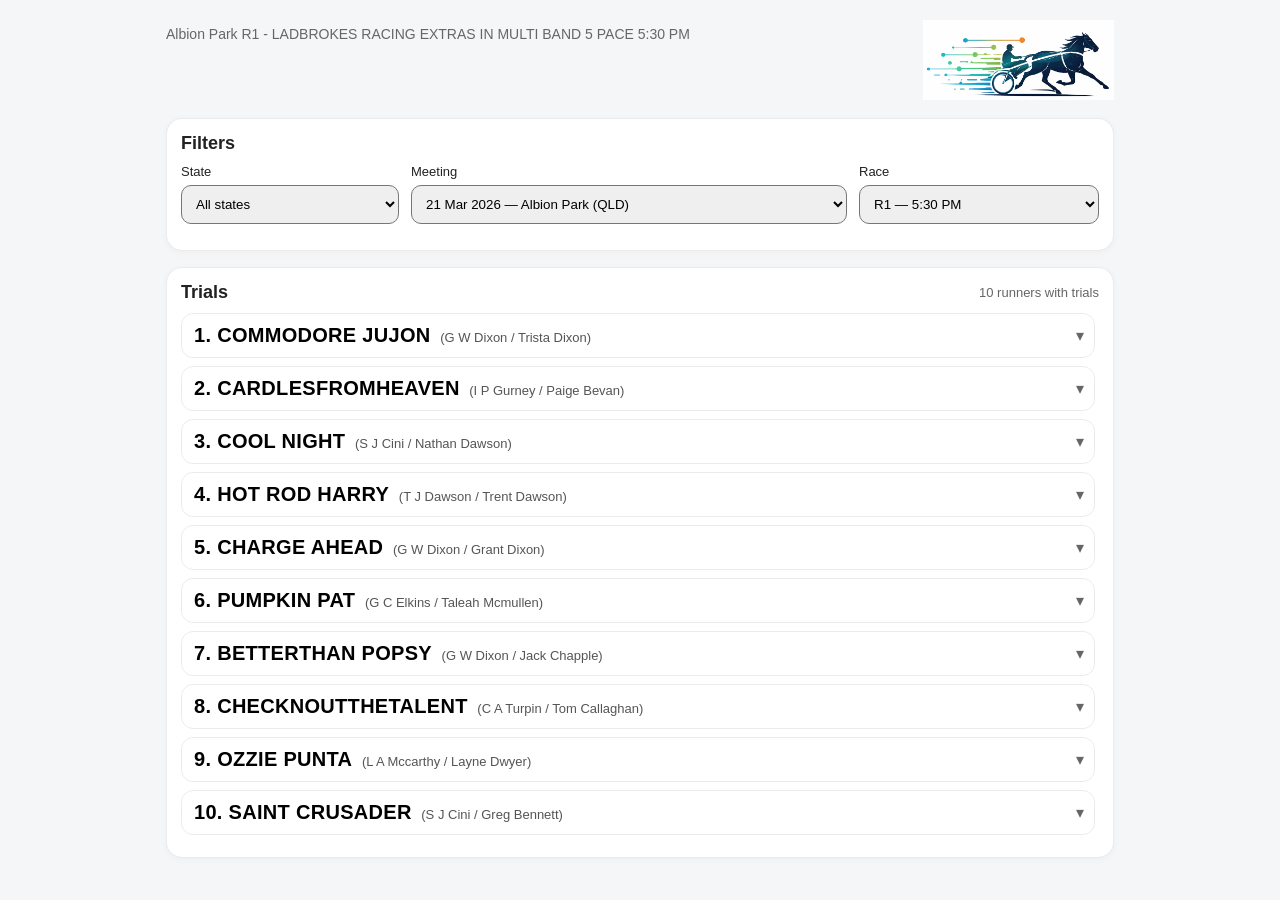
==== index.html @ 9d387648 "Update trials site: latest changes" ====
<!DOCTYPE html>
<html lang="en">
<head>
  <meta charset="UTF-8" />
  <meta name="viewport" content="width=device-width, initial-scale=1.0" />
  <title>Australian harness trials - powered by Trotify</title>
  <link rel="stylesheet" href="style.css" />
</head>
<body>
  <div class="page">
    <header class="topbar">
      <div>
        <h1><title>Australian harness trials - powered by Trotify</title></h1>
        <div id="raceTitle" class="subtitle">Harness trial insights</div>
      </div>

      <div class="topbar-actions">
        <img src="app_icon_v2.png" alt="Trotify" class="topbar-logo">
      </div>
    </header>

    <main class="content">
      <section class="panel">
        <div class="panel-header">
          <h2>Filters</h2>
        </div>

        <div style="display:flex; gap:12px; flex-wrap:wrap; margin-bottom:12px;">
          <div style="min-width:180px; flex:1;">
            <label for="stateSelect" style="display:block; font-size:13px; margin-bottom:6px;">State</label>
            <select id="stateSelect" style="width:100%; padding:10px; border-radius:10px;">
              <option value="">All states</option>
            </select>
          </div>

          <div style="min-width:280px; flex:2;">
            <label for="meetingSelect" style="display:block; font-size:13px; margin-bottom:6px;">Meeting</label>
            <select id="meetingSelect" style="width:100%; padding:10px; border-radius:10px;"></select>
          </div>

          <div style="min-width:240px; flex:1;">
            <label for="raceSelect" style="display:block; font-size:13px; margin-bottom:6px;">Race</label>
            <select id="raceSelect" style="width:100%; padding:10px; border-radius:10px;"></select>
          </div>
        </div>
      </section>

      <section class="panel">
        <div class="panel-header">
          <h2>Trials</h2>
          <div id="summaryText" class="summary-text"></div>
        </div>

        <div id="trialsContainer" class="trials-scroll">
          <div class="empty">(loading runners)</div>
        </div>
      </section>
    </main>
  </div>

  <script src="app.js"></script>
</body>
</html>
---- style.css ----
* { box-sizing: border-box; }

body {
  margin: 0;
  font-family: Arial, Helvetica, sans-serif;
  background: #f5f6f8;
  color: #222;
}

.page {
  max-width: 980px;
  margin: 0 auto;
  padding: 20px 16px 32px;
}

.topbar {
  display: flex;
  justify-content: space-between;
  align-items: flex-start;
  gap: 12px;
  margin-bottom: 18px;
}

h1 {
  margin: 0;
  font-size: 28px;
}

.subtitle {
  margin-top: 6px;
  font-size: 14px;
  color: #666;
}

.topbar-actions {
  display: flex;
  gap: 8px;
  align-items: center;
}

.topbar-logo {
  height: 80px;
  width: auto;
  object-fit: contain;
}

.ghost-btn {
  border: 1px solid rgba(0,0,0,0.14);
  background: #fff;
  color: #222;
  border-radius: 10px;
  padding: 9px 12px;
  cursor: pointer;
  font-size: 14px;
}

.ghost-btn:hover {
  background: #fafafa;
}

.content {
  display: flex;
  flex-direction: column;
  gap: 16px;
}

.panel {
  background: #fff;
  border-radius: 16px;
  border: 1px solid rgba(0,0,0,0.08);
  box-shadow: 0 2px 8px rgba(0,0,0,0.03);
  padding: 14px;
}

.panel-header {
  display: flex;
  justify-content: space-between;
  align-items: center;
  gap: 12px;
  margin-bottom: 10px;
}

.panel-header h2 {
  margin: 0;
  font-size: 18px;
}

.summary-text {
  font-size: 13px;
  color: #666;
}

.trials-scroll {
  padding-right: 4px;
}

.empty {
  text-align: center;
  color: #777;
  padding: 18px 8px;
  font-size: 14px;
}

.trial-card {
  border: 1px solid rgba(0,0,0,0.08);
  border-radius: 12px;
  margin-bottom: 8px;
  overflow: hidden;
  background: transparent;
}

.trial-card.post-run {
  background: #e8f5e9;
}

.trial-header {
  width: 100%;
  display: flex;
  align-items: center;
  justify-content: space-between;
  gap: 10px;
  border: 0;
  background: transparent;
  text-align: left;
  padding: 10px 10px 10px 12px;
  cursor: pointer;
}

.trial-header:hover {
  background: rgba(0,0,0,0.02);
}

.horse-label {
  font-size: 13px;
  font-weight: 600;
  white-space: nowrap;
  overflow: hidden;
  text-overflow: ellipsis;
}

.chevron {
  flex: 0 0 auto;
  color: #666;
  font-size: 16px;
  line-height: 1;
}

.trial-body {
  padding: 0 12px 10px 12px;
}

.trial-row {
  padding: 2px 2px 6px 2px;
}

.trial-link {
  text-decoration: none;
  color: #222;
  display: inline-block;
  line-height: 1.25;
  font-size: 12px;
  max-width: 100%;
}

.trial-link:hover {
  text-decoration: underline;
}

.trial-link.has-vision {
  cursor: pointer;
}

.trial-link.after-lr {
  color: #1b5e20;
}

.play-glyph {
  margin-left: 4px;
  color: #555;
  font-size: 12px;
  vertical-align: middle;
}

.hidden {
  display: none;
}

.raw-data {
  margin: 0;
  white-space: pre-wrap;
  word-break: break-word;
  font-size: 12px;
  line-height: 1.35;
  color: #333;
  background: #fafafa;
  border-radius: 10px;
  padding: 12px;
}

@media (max-width: 700px) {
  .topbar {
    flex-direction: column;
    align-items: stretch;
  }

  .panel-header {
    flex-direction: column;
    align-items: flex-start;
  }

  .topbar-logo {
    height: 60px;
  }
}

.horse-main {
  font-weight: 700;        /* keep bold */
  font-size: 20px;         /* ~60% larger than 14px */
  letter-spacing: 0.3px;   /* slightly more spacing for clarity */
}

.horse-sub {
  font-weight: 400;
  font-size: 13px;
  color: #555;
  margin-left: 6px;
}

.trial-header-bold {
  font-weight: 700;
}

.trial-header-extra {
  font-weight: 400;
  color: #444;
}

.trial-detail {
  font-weight: 400;
}

.trial-win {
  color: #0b3d91;
  font-weight: 700;
  letter-spacing: 0.2px;
}
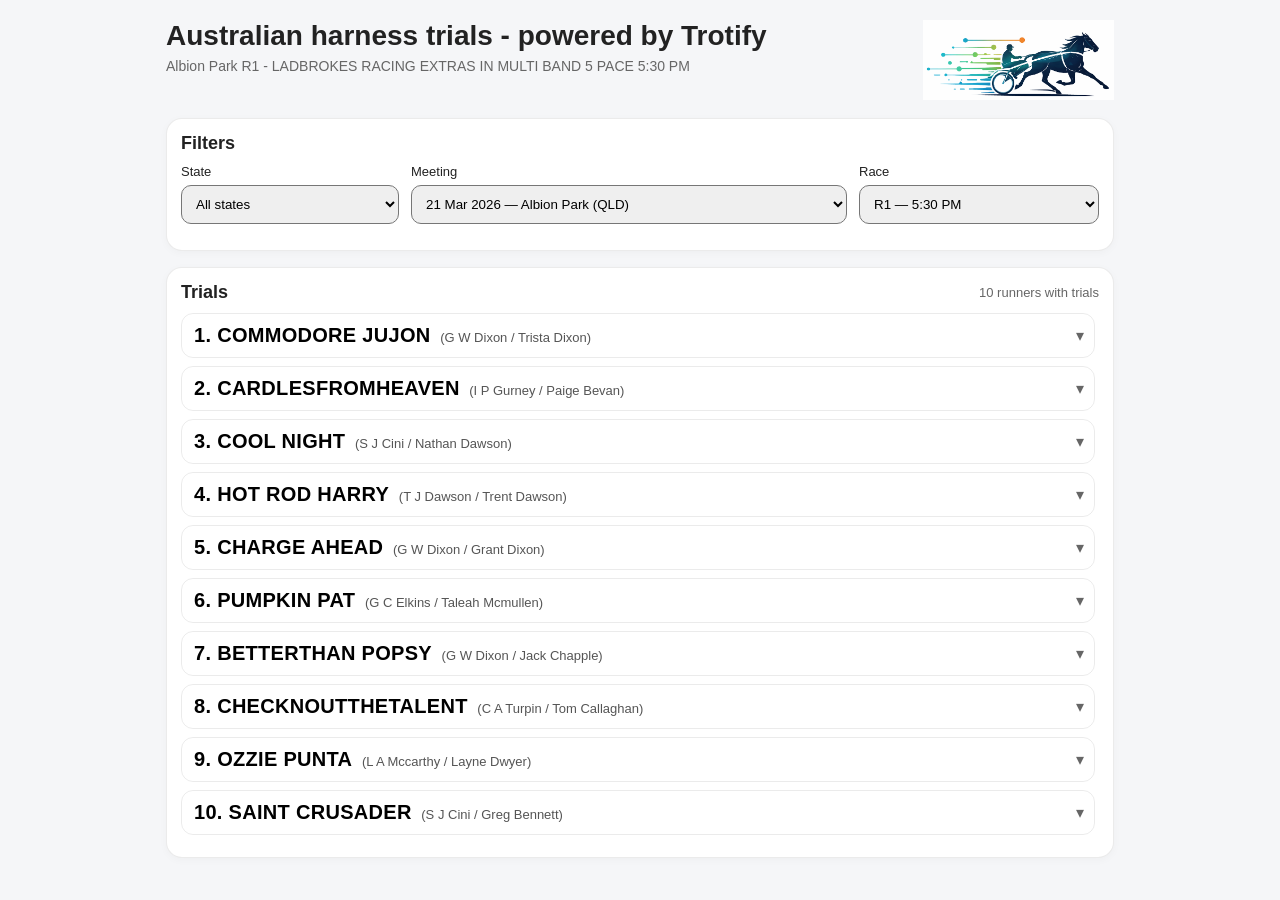
==== commit ef89f9e7: "Update trials site: latest changes" ====
--- a/index.html
+++ b/index.html
@@ -10,7 +10,7 @@
   <div class="page">
     <header class="topbar">
       <div>
-        <h1><title>Australian harness trials - powered by Trotify</title></h1>
+        <h1>Australian harness trials - powered by Trotify</h1>
         <div id="raceTitle" class="subtitle">Harness trial insights</div>
       </div>
 
@@ -60,4 +60,4 @@
 
   <script src="app.js"></script>
 </body>
-</html>
+</html>
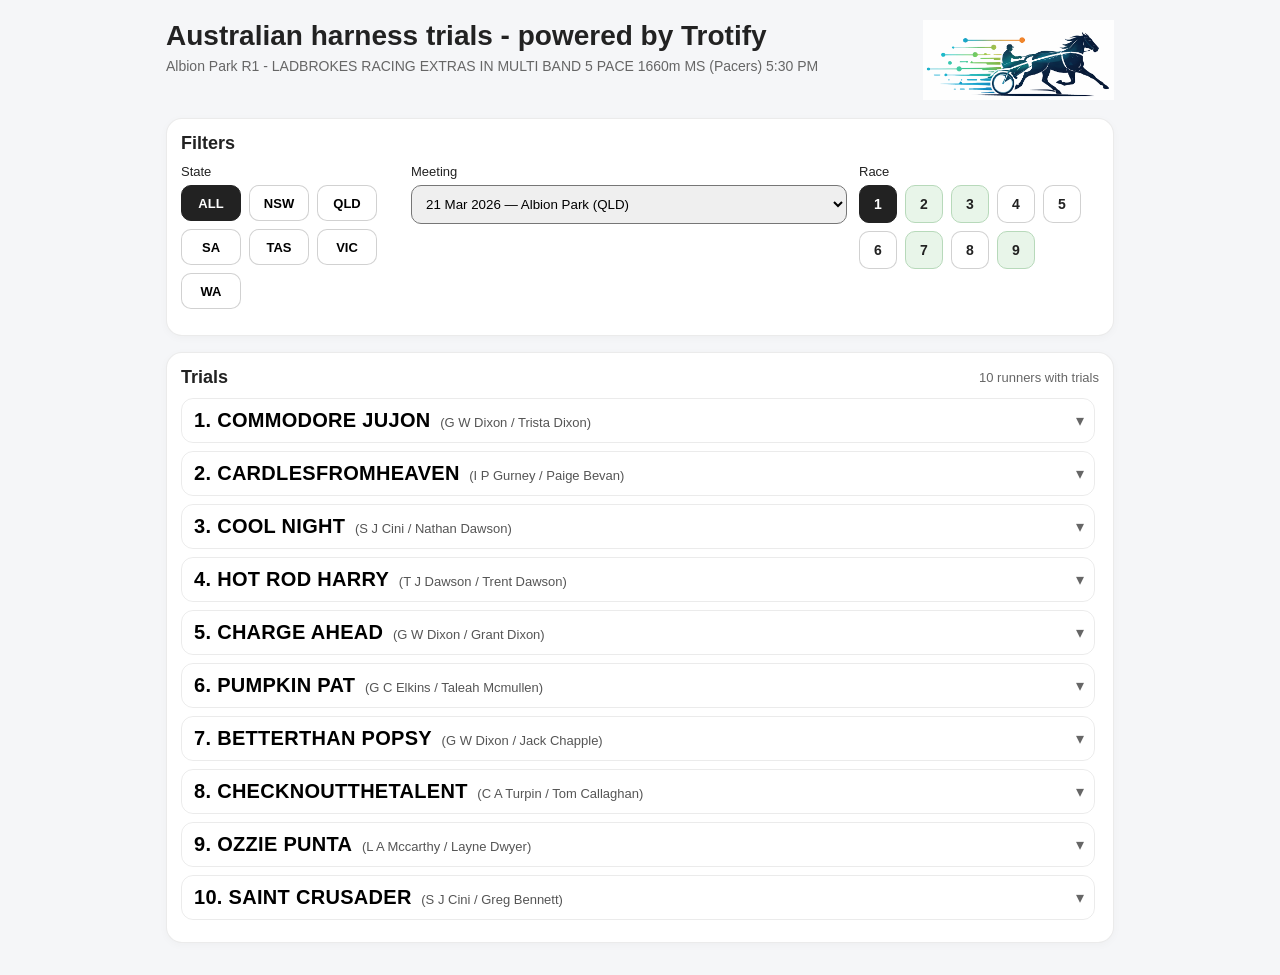
==== commit 85480378: "Update trials site: latest changes" ====
--- a/index.html
+++ b/index.html
@@ -27,10 +27,8 @@
 
         <div style="display:flex; gap:12px; flex-wrap:wrap; margin-bottom:12px;">
           <div style="min-width:180px; flex:1;">
-            <label for="stateSelect" style="display:block; font-size:13px; margin-bottom:6px;">State</label>
-            <select id="stateSelect" style="width:100%; padding:10px; border-radius:10px;">
-              <option value="">All states</option>
-            </select>
+            <label style="display:block; font-size:13px; margin-bottom:6px;">State</label>
+            <div id="stateTabs" class="state-tabs"></div>
           </div>
 
           <div style="min-width:280px; flex:2;">
@@ -39,8 +37,8 @@
           </div>
 
           <div style="min-width:240px; flex:1;">
-            <label for="raceSelect" style="display:block; font-size:13px; margin-bottom:6px;">Race</label>
-            <select id="raceSelect" style="width:100%; padding:10px; border-radius:10px;"></select>
+            <label style="display:block; font-size:13px; margin-bottom:6px;">Race</label>
+            <div id="raceTabs" class="race-tabs"></div>
           </div>
         </div>
       </section>
--- a/style.css
+++ b/style.css
@@ -244,4 +244,80 @@
   color: #0b3d91;
   font-weight: 700;
   letter-spacing: 0.2px;
+}
+
+.race-tabs {
+  display: flex;
+  flex-wrap: wrap;
+  gap: 8px;
+  min-height: 42px;
+  align-items: center;
+}
+
+.race-tab {
+  min-width: 38px;
+  height: 38px;
+  padding: 0 10px;
+  border: 1px solid rgba(0,0,0,0.18);
+  border-radius: 10px;
+  background: #fff;
+  color: #222;
+  font-size: 14px;
+  font-weight: 600;
+  line-height: 1;
+  cursor: pointer;
+}
+
+.race-tab:hover {
+  background: #f5f5f5;
+}
+
+.race-tab.active {
+  background: #222;
+  color: #fff;
+  border-color: #222;
+}
+
+.race-tab.has-post-run {
+  background: #e8f5e9;
+  border-color: #b7d9ba;
+}
+
+.race-tab.has-post-run.active {
+  background: #cfead2;
+  border-color: #8fbe95;
+  color: #16351b;
+}
+
+.race-tab.empty {
+  cursor: default;
+  color: #777;
+  font-weight: 400;
+}
+
+.state-tabs {
+  display: flex;
+  flex-wrap: wrap;
+  gap: 8px;
+}
+
+.state-tab {
+  min-width: 60px;
+  height: 36px;
+  border: 1px solid rgba(0,0,0,0.18);
+  border-radius: 10px;
+  background: #fff;
+  font-size: 13px;
+  font-weight: 600;
+  cursor: pointer;
+}
+
+.state-tab:hover {
+  background: #f5f5f5;
+}
+
+.state-tab.active {
+  background: #222;
+  color: #fff;
+  border-color: #222;
 }
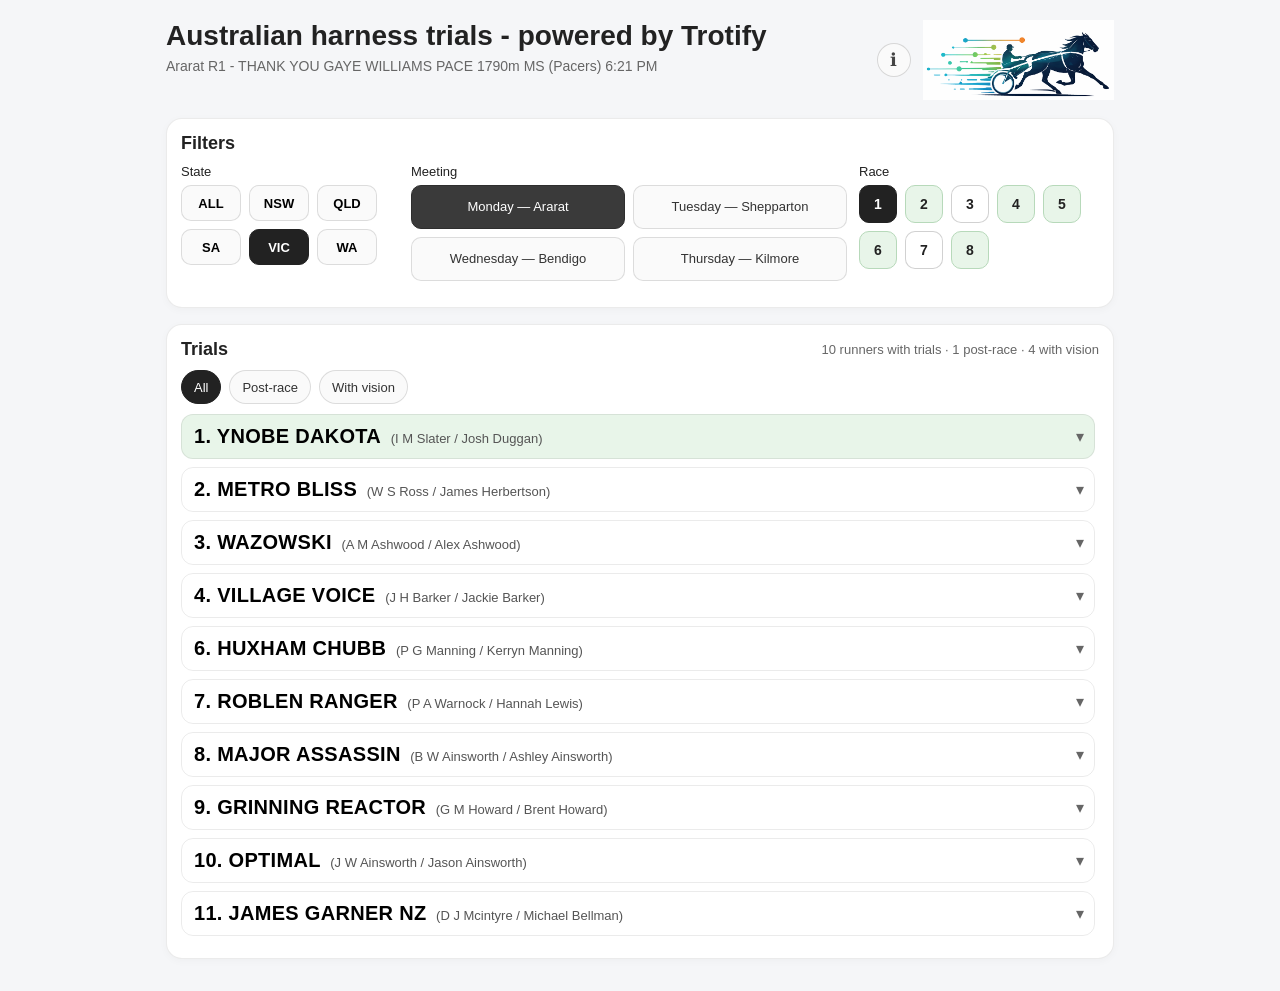
==== commit 325f236a: "Update trials site: latest changes" ====
--- a/index.html
+++ b/index.html
@@ -15,6 +15,15 @@
       </div>
 
       <div class="topbar-actions">
+        <button
+          id="openLegalBtn"
+          class="info-btn"
+          type="button"
+          aria-label="Open disclaimer and terms"
+          title="About / Disclaimer"
+        >
+          ℹ
+        </button>
         <img src="app_icon_v2.png" alt="Trotify" class="topbar-logo">
       </div>
     </header>
@@ -32,8 +41,9 @@
           </div>
 
           <div style="min-width:280px; flex:2;">
-            <label for="meetingSelect" style="display:block; font-size:13px; margin-bottom:6px;">Meeting</label>
+            <label style="display:block; font-size:13px; margin-bottom:6px;">Meeting</label>
             <select id="meetingSelect" style="width:100%; padding:10px; border-radius:10px;"></select>
+            <div id="meetingTabs" class="meeting-tabs hidden"></div>
           </div>
 
           <div style="min-width:240px; flex:1;">
@@ -49,6 +59,12 @@
           <div id="summaryText" class="summary-text"></div>
         </div>
 
+        <div id="trialFilters" class="trial-filters">
+          <button type="button" class="trial-filter-btn active" data-filter="ALL">All</button>
+          <button type="button" class="trial-filter-btn" data-filter="POST_RACE">Post-race</button>
+          <button type="button" class="trial-filter-btn" data-filter="VISION">With vision</button>
+        </div>
+
         <div id="trialsContainer" class="trials-scroll">
           <div class="empty">(loading runners)</div>
         </div>
@@ -56,6 +72,53 @@
     </main>
   </div>
 
+  <!-- About / Disclaimer Modal -->
+  <div id="legalModal" class="modal-overlay hidden">
+    <div class="modal-card" role="dialog" aria-modal="true" aria-labelledby="legalModalTitle">
+      <div class="modal-header">
+        <h2 id="legalModalTitle">About Trotify</h2>
+        <button
+          id="closeLegalBtn"
+          class="modal-close"
+          type="button"
+          aria-label="Close"
+          title="Close"
+        >
+          ×
+        </button>
+      </div>
+
+      <div class="modal-body">
+        <p>
+          Trotify provides harness racing data, analytics, and trial aggregation
+          sourced from publicly available information.
+        </p>
+
+        <p>
+          This product is not affiliated with, endorsed by, or associated with
+          Harness Racing Australia, any racing authority, or any participating club.
+        </p>
+
+        <p>
+          Trial vision links may direct users to third-party sources including official
+          racing pages, club YouTube channels, or club Facebook pages. All external
+          content remains the property of its respective owners.
+        </p>
+
+        <p>
+          While care is taken to present accurate information, no guarantee is made as
+          to completeness, accuracy, or reliability. Users rely on this information at
+          their own risk.
+        </p>
+
+        <p>
+          Trotify analytics, ratings, and interpretations are provided for informational
+          purposes only and do not constitute betting advice or guarantees of outcomes.
+        </p>
+      </div>
+    </div>
+  </div>
+
   <script src="app.js"></script>
 </body>
 </html>
--- a/style.css
+++ b/style.css
@@ -1,4 +1,3 @@
-
 * { box-sizing: border-box; }
 
 body {
@@ -35,8 +34,8 @@
 
 .topbar-actions {
   display: flex;
-  gap: 8px;
-  align-items: center;
+  align-items: center;
+  gap: 12px;
 }
 
 .topbar-logo {
@@ -114,6 +113,11 @@
   background: #e8f5e9;
 }
 
+.trial-card:hover {
+  transform: translateY(-1px);
+  box-shadow: 0 4px 10px rgba(0,0,0,0.06);
+}
+
 .trial-header {
   width: 100%;
   display: flex;
@@ -144,6 +148,11 @@
   color: #666;
   font-size: 16px;
   line-height: 1;
+}
+
+.chevron {
+  display: flex;
+  align-items: center;
 }
 
 .trial-body {
@@ -182,10 +191,6 @@
   vertical-align: middle;
 }
 
-.hidden {
-  display: none;
-}
-
 .raw-data {
   margin: 0;
   white-space: pre-wrap;
@@ -198,26 +203,10 @@
   padding: 12px;
 }
 
-@media (max-width: 700px) {
-  .topbar {
-    flex-direction: column;
-    align-items: stretch;
-  }
-
-  .panel-header {
-    flex-direction: column;
-    align-items: flex-start;
-  }
-
-  .topbar-logo {
-    height: 60px;
-  }
-}
-
 .horse-main {
-  font-weight: 700;        /* keep bold */
-  font-size: 20px;         /* ~60% larger than 14px */
-  letter-spacing: 0.3px;   /* slightly more spacing for clarity */
+  font-weight: 700;
+  font-size: 20px;
+  letter-spacing: 0.3px;
 }
 
 .horse-sub {
@@ -284,9 +273,9 @@
 }
 
 .race-tab.has-post-run.active {
-  background: #cfead2;
-  border-color: #8fbe95;
-  color: #16351b;
+  background: #222;
+  color: #fff;
+  border-color: #222;
 }
 
 .race-tab.empty {
@@ -304,9 +293,9 @@
 .state-tab {
   min-width: 60px;
   height: 36px;
-  border: 1px solid rgba(0,0,0,0.18);
+  border: 1px solid rgba(0,0,0,0.12);
   border-radius: 10px;
-  background: #fff;
+  background: #fafafa;
   font-size: 13px;
   font-weight: 600;
   cursor: pointer;
@@ -320,4 +309,176 @@
   background: #222;
   color: #fff;
   border-color: #222;
+}
+
+.meeting-tabs {
+  display: grid;
+  grid-template-columns: repeat(2, minmax(0, 1fr));
+  gap: 8px;
+}
+
+.meeting-tab {
+  min-height: 44px;
+  padding: 8px 10px;
+  border: 1px solid rgba(0,0,0,0.12);
+  border-radius: 10px;
+  background: #fafafa;
+  color: #333;
+  font-size: 13px;
+  font-weight: 500;
+  line-height: 1.2;
+  text-align: center;
+  cursor: pointer;
+  transition: all 0.15s ease;
+}
+
+.meeting-tab:hover {
+  background: #f0f0f0;
+}
+
+.meeting-tab.active {
+  background: #3a3a3a;
+  color: #fff;
+  border-color: #2e2e2e;
+}
+
+.info-btn {
+  width: 34px;
+  height: 34px;
+  border-radius: 50%;
+  border: 1px solid rgba(0, 0, 0, 0.14);
+  background: #fafafa;
+  color: #444;
+  font-size: 18px;
+  line-height: 1;
+  cursor: pointer;
+  display: inline-flex;
+  align-items: center;
+  justify-content: center;
+  transition: background 0.15s ease, border-color 0.15s ease, transform 0.15s ease;
+}
+
+.info-btn:hover {
+  background: #f0f0f0;
+  border-color: rgba(0, 0, 0, 0.22);
+}
+
+.modal-overlay {
+  position: fixed;
+  inset: 0;
+  background: rgba(0, 0, 0, 0.35);
+  display: flex;
+  align-items: center;
+  justify-content: center;
+  padding: 16px;
+  z-index: 1000;
+}
+
+.modal-card {
+  width: min(680px, 100%);
+  max-height: 85vh;
+  overflow-y: auto;
+  background: #fff;
+  border-radius: 16px;
+  box-shadow: 0 16px 40px rgba(0, 0, 0, 0.18);
+  border: 1px solid rgba(0, 0, 0, 0.08);
+}
+
+.modal-header {
+  display: flex;
+  align-items: center;
+  justify-content: space-between;
+  gap: 12px;
+  padding: 18px 20px 10px;
+  border-bottom: 1px solid rgba(0, 0, 0, 0.08);
+}
+
+.modal-header h2 {
+  margin: 0;
+  font-size: 22px;
+}
+
+.modal-close {
+  width: 34px;
+  height: 34px;
+  border: none;
+  background: transparent;
+  color: #555;
+  font-size: 28px;
+  line-height: 1;
+  cursor: pointer;
+  border-radius: 50%;
+}
+
+.modal-close:hover {
+  background: #f3f3f3;
+}
+
+.modal-body {
+  padding: 18px 20px 22px;
+  font-size: 14px;
+  line-height: 1.55;
+  color: #333;
+}
+
+.modal-body p {
+  margin-top: 0;
+  margin-bottom: 14px;
+}
+
+.hidden {
+  display: none !important;
+}
+
+@media (max-width: 700px) {
+  .topbar {
+    flex-direction: column;
+    align-items: stretch;
+  }
+
+  .topbar-actions {
+    justify-content: flex-end;
+  }
+
+  .panel-header {
+    flex-direction: column;
+    align-items: flex-start;
+  }
+
+  .topbar-logo {
+    height: 60px;
+  }
+
+  .meeting-tabs {
+    grid-template-columns: 1fr;
+  }
+}
+
+.trial-filters {
+  display: flex;
+  flex-wrap: wrap;
+  gap: 8px;
+  margin-bottom: 10px;
+}
+
+.trial-filter-btn {
+  min-height: 34px;
+  padding: 6px 12px;
+  border: 1px solid rgba(0,0,0,0.12);
+  border-radius: 999px;
+  background: #fafafa;
+  color: #333;
+  font-size: 13px;
+  font-weight: 500;
+  cursor: pointer;
+}
+
+.trial-filter-btn:hover {
+  background: #f0f0f0;
+}
+
+.trial-filter-btn.active {
+  background: #222;
+  color: #fff;
+  border-color: #222;
 }
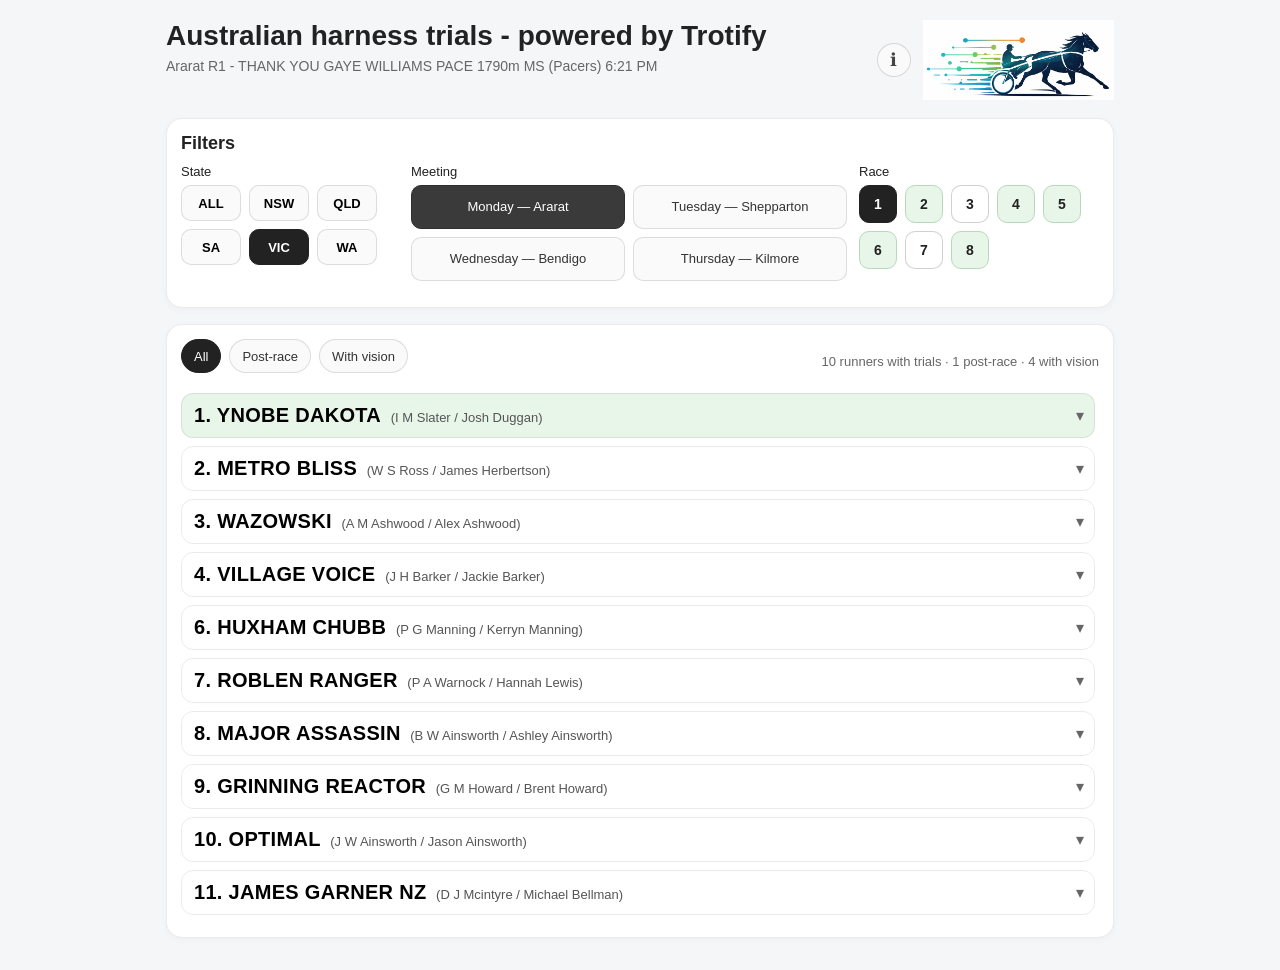
==== commit 059f745e: "Update trials site: latest changes" ====
--- a/index.html
+++ b/index.html
@@ -55,20 +55,20 @@
 
       <section class="panel">
         <div class="panel-header">
-          <h2>Trials</h2>
+          <div id="trialFilters" class="trial-filters">
+            <button type="button" class="trial-filter-btn active" data-filter="ALL">All</button>
+            <button type="button" class="trial-filter-btn" data-filter="POST_RACE">Post-race</button>
+            <button type="button" class="trial-filter-btn" data-filter="VISION">With vision</button>
+          </div>
+
           <div id="summaryText" class="summary-text"></div>
-        </div>
-
-        <div id="trialFilters" class="trial-filters">
-          <button type="button" class="trial-filter-btn active" data-filter="ALL">All</button>
-          <button type="button" class="trial-filter-btn" data-filter="POST_RACE">Post-race</button>
-          <button type="button" class="trial-filter-btn" data-filter="VISION">With vision</button>
         </div>
 
         <div id="trialsContainer" class="trials-scroll">
           <div class="empty">(loading runners)</div>
         </div>
       </section>
+
     </main>
   </div>
 
--- a/style.css
+++ b/style.css
@@ -481,4 +481,8 @@
   background: #222;
   color: #fff;
   border-color: #222;
+}
+
+.panel-header {
+  align-items: center;
 }
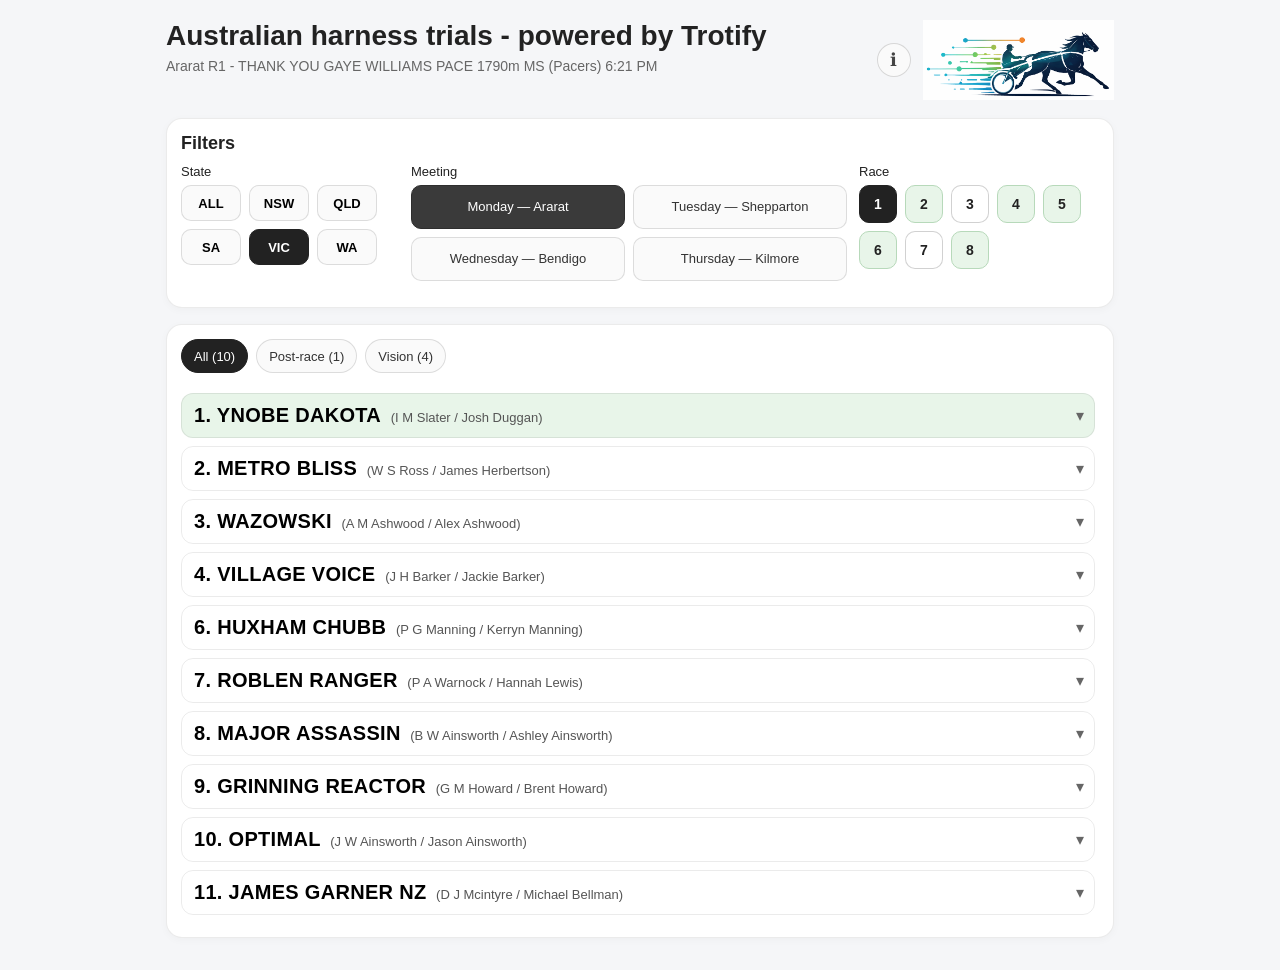
==== commit fbb971d5: "Update trials site: latest changes" ====
--- a/index.html
+++ b/index.html
@@ -61,7 +61,7 @@
             <button type="button" class="trial-filter-btn" data-filter="VISION">With vision</button>
           </div>
 
-          <div id="summaryText" class="summary-text"></div>
+          
         </div>
 
         <div id="trialsContainer" class="trials-scroll">
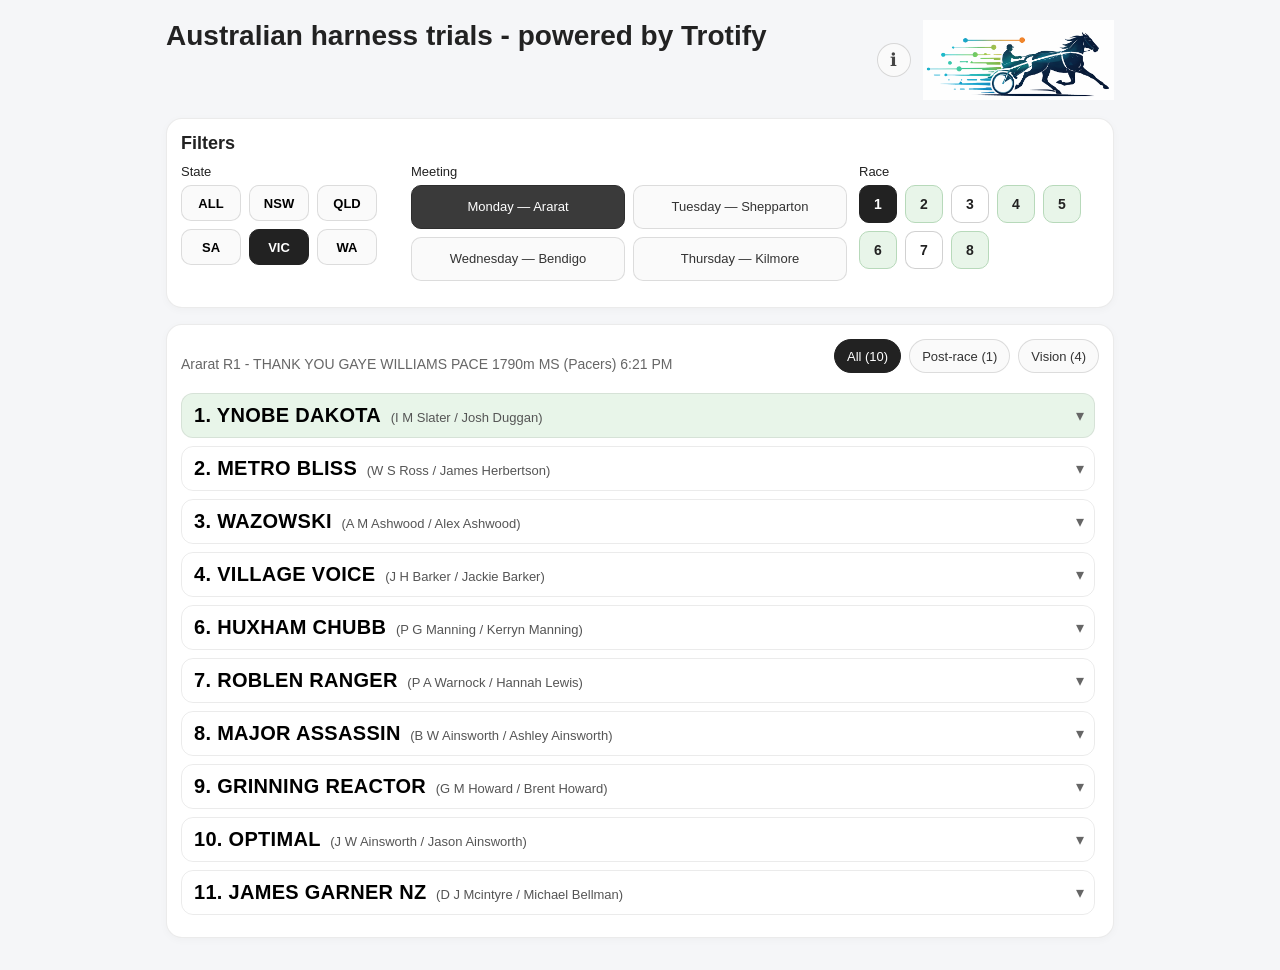
==== commit ad54f85f: "Update trials site: latest changes" ====
--- a/index.html
+++ b/index.html
@@ -11,7 +11,6 @@
     <header class="topbar">
       <div>
         <h1>Australian harness trials - powered by Trotify</h1>
-        <div id="raceTitle" class="subtitle">Harness trial insights</div>
       </div>
 
       <div class="topbar-actions">
@@ -55,20 +54,19 @@
 
       <section class="panel">
         <div class="panel-header">
+          <div id="raceTitle" class="subtitle"></div>
+
           <div id="trialFilters" class="trial-filters">
             <button type="button" class="trial-filter-btn active" data-filter="ALL">All</button>
             <button type="button" class="trial-filter-btn" data-filter="POST_RACE">Post-race</button>
-            <button type="button" class="trial-filter-btn" data-filter="VISION">With vision</button>
+            <button type="button" class="trial-filter-btn" data-filter="VISION">Vision</button>
           </div>
-
-          
         </div>
 
         <div id="trialsContainer" class="trials-scroll">
           <div class="empty">(loading runners)</div>
         </div>
       </section>
-
     </main>
   </div>
 
--- a/style.css
+++ b/style.css
@@ -459,6 +459,7 @@
   flex-wrap: wrap;
   gap: 8px;
   margin-bottom: 10px;
+  margin-left: auto;
 }
 
 .trial-filter-btn {
@@ -485,4 +486,23 @@
 
 .panel-header {
   align-items: center;
+}
+
+.panel-header {
+  display: flex;
+  align-items: center;
+  gap: 12px;
+}
+
+.race-subtitle {
+  font-size: 14px;
+  color: #555;
+  
+  /* THIS is the magic */
+  white-space: nowrap;
+  overflow: hidden;
+  text-overflow: ellipsis;
+
+  /* allow it to shrink */
+  flex: 1;
 }
